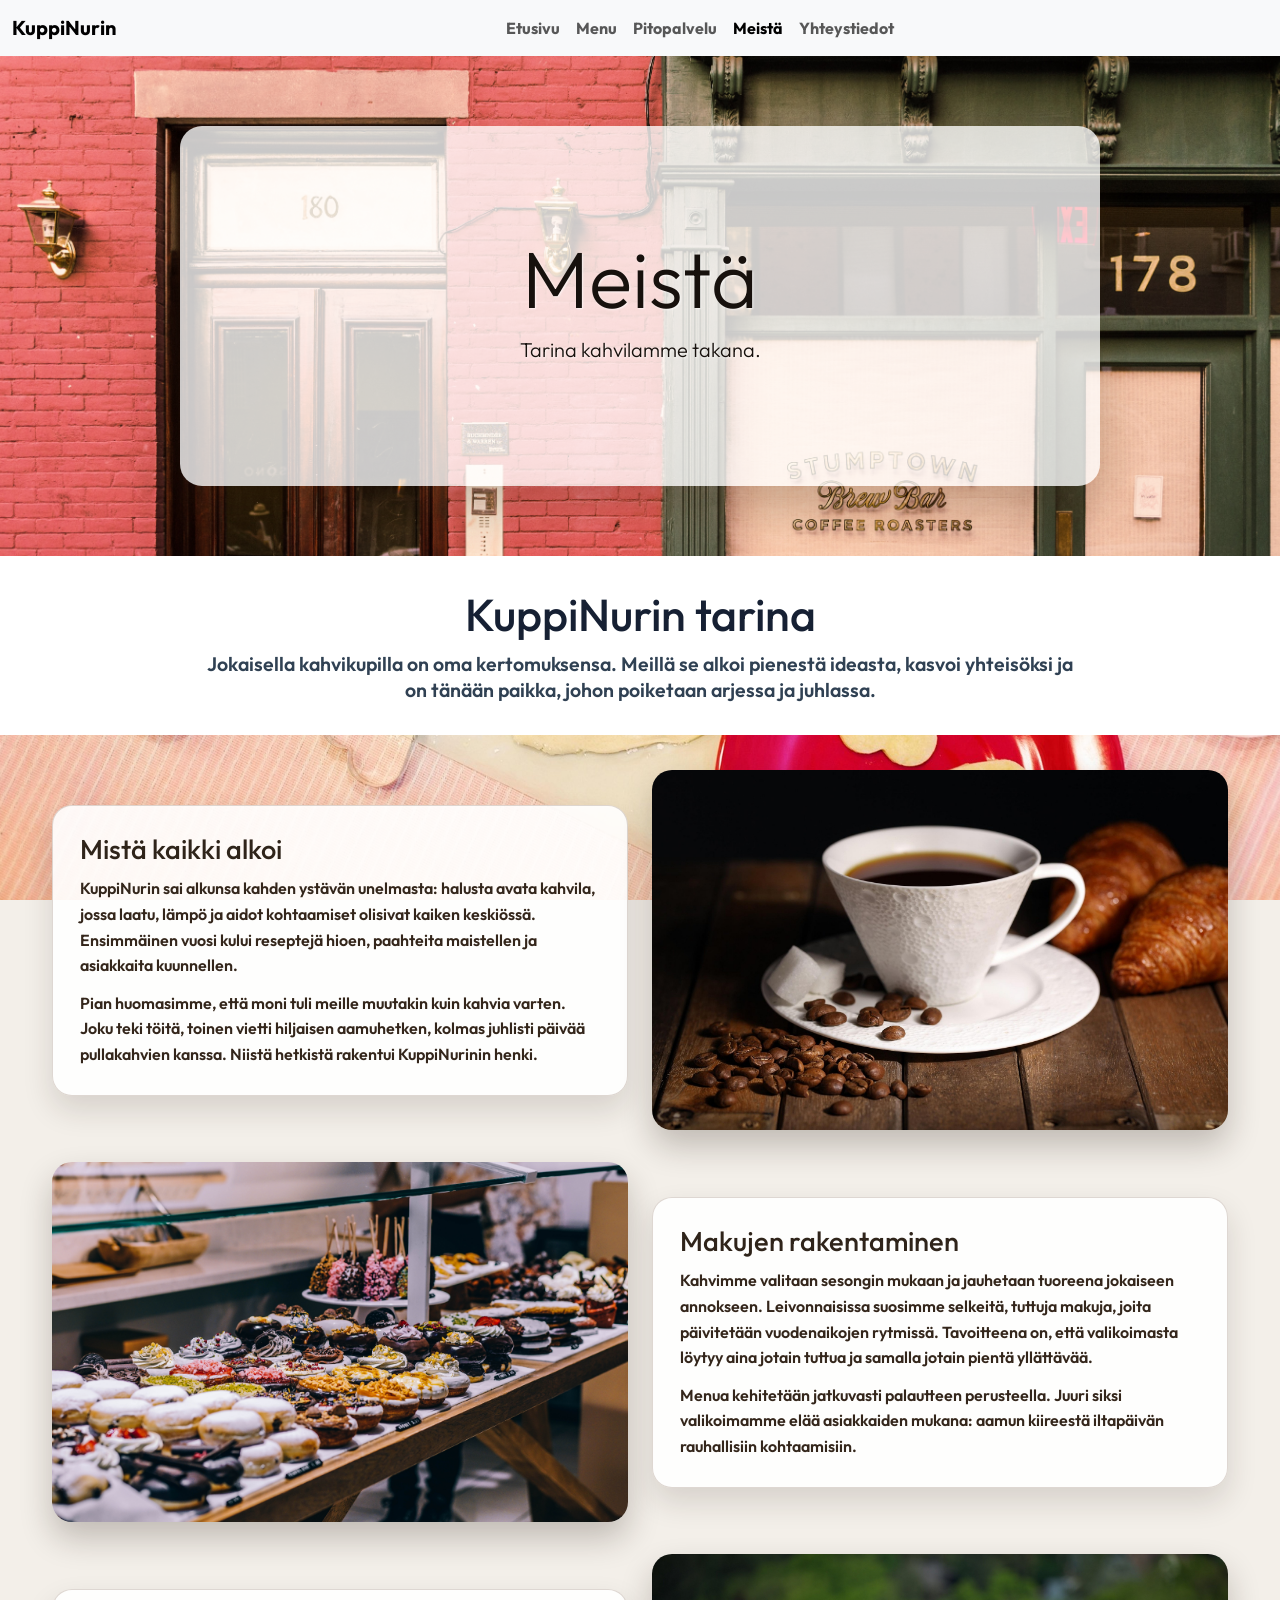
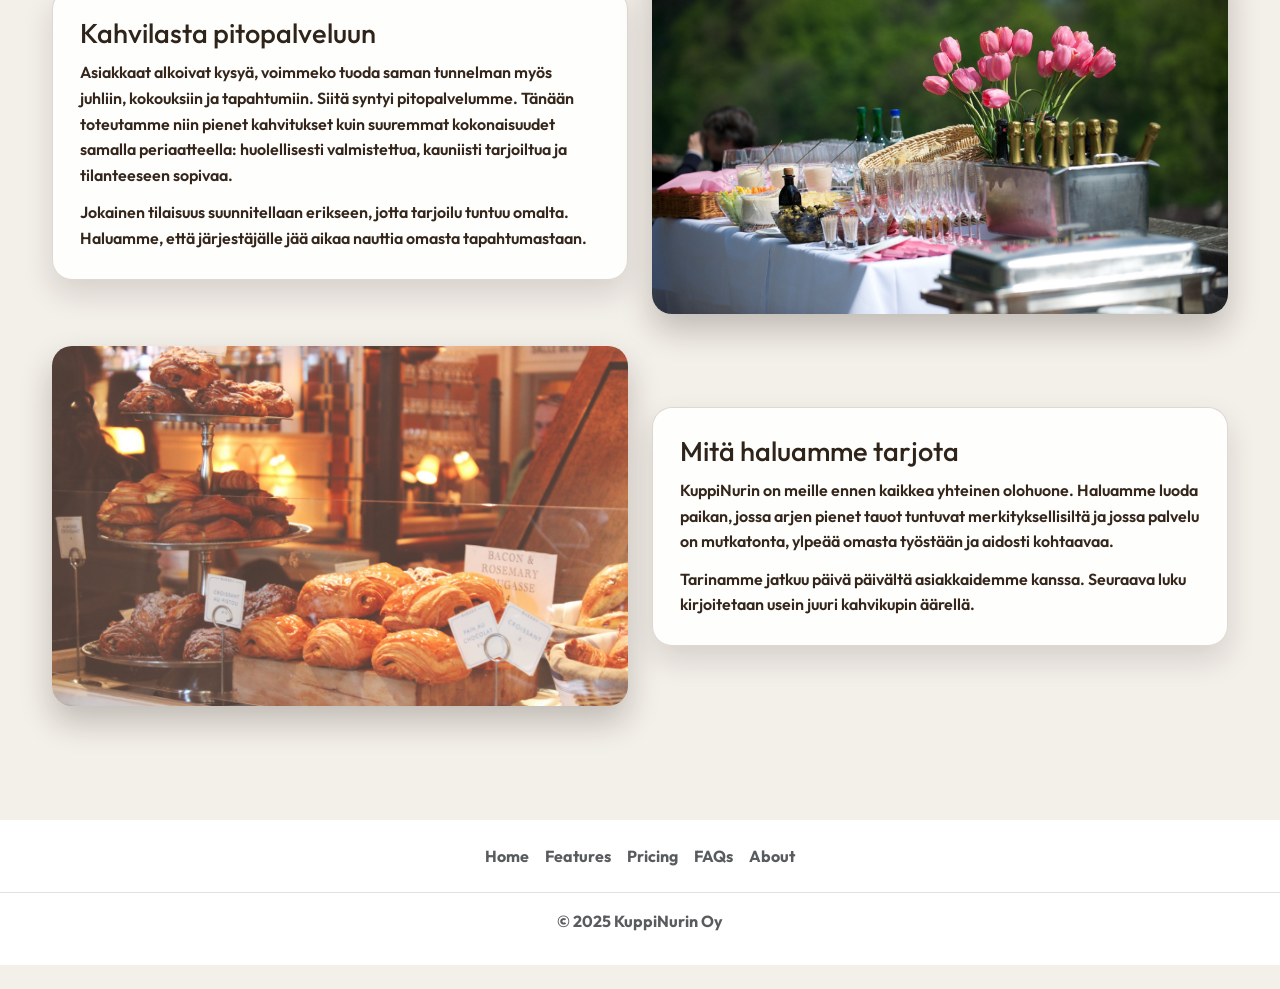
==== meista.html @ 5336b006 "feat: add 'Meistä' page and update navigation links to include it" ====
<!doctype html>
<html lang="fi">

<head>
    <!-- Global metadata, typography, and Bootstrap styles -->
    <meta charset="UTF-8" />
    <meta name="viewport" content="width=device-width, initial-scale=1.0" />
    <title>KuppiNurin</title>
    <link href="https://cdn.jsdelivr.net/npm/bootstrap@5.3.8/dist/css/bootstrap.min.css" rel="stylesheet"
        integrity="sha384-sRIl4kxILFvY47J16cr9ZwB07vP4J8+LH7qKQnuqkuIAvNWLzeN8tE5YBujZqJLB" crossorigin="anonymous" />
    <link rel="stylesheet" href="meista_style.css" />
    <link rel="preconnect" href="https://fonts.googleapis.com" />
    <link rel="preconnect" href="https://fonts.gstatic.com" crossorigin />
    <link href="https://fonts.googleapis.com/css2?family=Outfit:wght@100..900&display=swap" rel="stylesheet" />
</head>

<body>
    <!-- Sticky top navigation and menu hero area -->
    <header>
        <nav class="navbar navbar-expand-lg bg-body-tertiary justify-content-center" id="stickynav">
            <div class="container-fluid">
                <a class="navbar-brand" href="./index.html">KuppiNurin</a>
                <button class="navbar-toggler" type="button" data-bs-toggle="collapse"
                    data-bs-target="#navbarSupportedContent" aria-controls="navbarSupportedContent"
                    aria-expanded="false" aria-label="Toggle navigation">
                    <span class="navbar-toggler-icon"></span>
                </button>
                <div class="collapse navbar-collapse" id="navbarSupportedContent">
                    <ul class="navbar-nav mx-auto mb-2 mb-lg-0">
                        <li class="nav-item">
                            <a class="nav-link active" aria-current="page" href="./index.html">Etusivu</a>
                        </li>
                        <li class="nav-item">
                            <a class="nav-link" href="./menu.html">Menu</a>
                        </li>
                        <li class="nav-item">
                            <a class="nav-link" href="./pitopalvelu.html">Pitopalvelu</a>
                        </li>
                        <li class="nav-item">
                            <a class="nav-link" href="./meista.html">Meistä</a>
                        </li>
                        <li class="nav-item">
                            <a class="nav-link" href="#">Yhteystiedot</a>
                        </li>
                    </ul>
                </div>
            </div>
        </nav>
        <section id="hero-section">
            <div class="container-fluid" id="hero">
                <div class="container" id="herobackground">
                    <div class="container justify-content-center" id="hero-content">
                        <h1 class="display-1">Meistä</h1>
                        <p class="lead">
                            Tarina kahvilamme takana.
                        </p>
                    </div>
                </div>
            </div>
        </section>
    </header>
    <main>
        <!-- About us section -->
        <section id="about-us">
            <div id="about-intro-band">
                <div class="container" id="about-intro-content">
                    <h2>KuppiNurin tarina</h2>
                    <p>
                        Jokaisella kahvikupilla on oma kertomuksensa. Meillä se alkoi pienestä ideasta,
                        kasvoi yhteisöksi ja on tänään paikka, johon poiketaan arjessa ja juhlassa.
                    </p>
                </div>
            </div>

            <div class="container story-wrapper">
                <article class="story-block row g-4 align-items-center">
                    <div class="col-12 col-lg-6">
                        <div class="story-text-card">
                            <h3>Mistä kaikki alkoi</h3>
                            <p>
                                KuppiNurin sai alkunsa kahden ystävän unelmasta: halusta avata kahvila,
                                jossa laatu, lämpö ja aidot kohtaamiset olisivat kaiken keskiössä.
                                Ensimmäinen vuosi kului reseptejä hioen, paahteita maistellen ja
                                asiakkaita kuunnellen.
                            </p>
                            <p>
                                Pian huomasimme, että moni tuli meille muutakin kuin kahvia varten.
                                Joku teki töitä, toinen vietti hiljaisen aamuhetken, kolmas juhlisti
                                päivää pullakahvien kanssa. Niistä hetkistä rakentui KuppiNurinin henki.
                            </p>
                        </div>
                    </div>
                    <div class="col-12 col-lg-6">
                        <figure class="story-image-card">
                            <img src="images/hero_home_image.jpg" alt="KuppiNurinin tunnelmallinen kahvila-aamu" />
                        </figure>
                    </div>
                </article>

                <article class="story-block row g-4 align-items-center flex-lg-row-reverse">
                    <div class="col-12 col-lg-6">
                        <div class="story-text-card">
                            <h3>Makujen rakentaminen</h3>
                            <p>
                                Kahvimme valitaan sesongin mukaan ja jauhetaan tuoreena jokaiseen annokseen.
                                Leivonnaisissa suosimme selkeitä, tuttuja makuja, joita päivitetään
                                vuodenaikojen rytmissä. Tavoitteena on, että valikoimasta löytyy aina
                                jotain tuttua ja samalla jotain pientä yllättävää.
                            </p>
                            <p>
                                Menua kehitetään jatkuvasti palautteen perusteella. Juuri siksi valikoimamme
                                elää asiakkaiden mukana: aamun kiireestä iltapäivän rauhallisiin kohtaamisiin.
                            </p>
                        </div>
                    </div>
                    <div class="col-12 col-lg-6">
                        <figure class="story-image-card">
                            <img src="images/menusection_home_image.jpg" alt="Kahvilan menu ja päivän leivonnaisia" />
                        </figure>
                    </div>
                </article>

                <article class="story-block row g-4 align-items-center">
                    <div class="col-12 col-lg-6">
                        <div class="story-text-card">
                            <h3>Kahvilasta pitopalveluun</h3>
                            <p>
                                Asiakkaat alkoivat kysyä, voimmeko tuoda saman tunnelman myös juhliin,
                                kokouksiin ja tapahtumiin. Siitä syntyi pitopalvelumme. Tänään toteutamme
                                niin pienet kahvitukset kuin suuremmat kokonaisuudet samalla periaatteella:
                                huolellisesti valmistettua, kauniisti tarjoiltua ja tilanteeseen sopivaa.
                            </p>
                            <p>
                                Jokainen tilaisuus suunnitellaan erikseen, jotta tarjoilu tuntuu omalta.
                                Haluamme, että järjestäjälle jää aikaa nauttia omasta tapahtumastaan.
                            </p>
                        </div>
                    </div>
                    <div class="col-12 col-lg-6">
                        <figure class="story-image-card">
                            <img src="images/catering_home_image.jpg" alt="KuppiNurinin pitopalvelun kattaus" />
                        </figure>
                    </div>
                </article>

                <article class="story-block row g-4 align-items-center flex-lg-row-reverse">
                    <div class="col-12 col-lg-6">
                        <div class="story-text-card">
                            <h3>Mitä haluamme tarjota</h3>
                            <p>
                                KuppiNurin on meille ennen kaikkea yhteinen olohuone. Haluamme luoda paikan,
                                jossa arjen pienet tauot tuntuvat merkityksellisiltä ja jossa palvelu on
                                mutkatonta, ylpeää omasta työstään ja aidosti kohtaavaa.
                            </p>
                            <p>
                                Tarinamme jatkuu päivä päivältä asiakkaidemme kanssa. Seuraava luku
                                kirjoitetaan usein juuri kahvikupin äärellä.
                            </p>
                        </div>
                    </div>
                    <div class="col-12 col-lg-6">
                        <figure class="story-image-card">
                            <img src="images/infosection_home_image.jpg" alt="Asiakkaat nauttimassa kahvihetkesta" />
                        </figure>
                    </div>
                </article>
            </div>
        </section>

    </main>
    <!-- Footer links and copyright -->
    <footer class="py-3 my-4">
        <ul class="nav justify-content-center border-bottom pb-3 mb-3">
            <li class="nav-item">
                <a href="#" class="nav-link px-2 text-body-secondary">Home</a>
            </li>
            <li class="nav-item">
                <a href="#" class="nav-link px-2 text-body-secondary">Features</a>
            </li>
            <li class="nav-item">
                <a href="#" class="nav-link px-2 text-body-secondary">Pricing</a>
            </li>
            <li class="nav-item">
                <a href="#" class="nav-link px-2 text-body-secondary">FAQs</a>
            </li>
            <li class="nav-item">
                <a href="#" class="nav-link px-2 text-body-secondary">About</a>
            </li>
        </ul>
        <p class="text-center text-body-secondary">© 2025 KuppiNurin Oy</p>
    </footer>
    <!-- Bootstrap JavaScript + site-specific behavior -->
    <script src="https://cdn.jsdelivr.net/npm/bootstrap@5.3.8/dist/js/bootstrap.bundle.min.js"
        integrity="sha384-FKyoEForCGlyvwx9Hj09JcYn3nv7wiPVlz7YYwJrWVcXK/BmnVDxM+D2scQbITxI"
        crossorigin="anonymous"></script>
    <script src="app.js"></script>
</body>

</html>
---- meista_style.css ----
/* Base typography and global text rendering */
body {
  font-family: Outfit, sans-serif;
  font-optical-sizing: auto;
  font-weight: bold;
  font-style: normal;
  color: #1f1813;
  background-color: #f3efe9;
}

/* Sticky top navigation */
#stickynav {
  position: sticky;
  top: 0;
  z-index: 1000;
  transition: transform 0.3s ease;
}

#stickynav.hidden {
  transform: translateY(-100%);
}

footer {
  background-color: #fff;
}

/* Hero section background and centered content shell */
#hero {
  background-image: url("images/hero_about_image.jpg");
  background-size: cover;
  background-position: center;
  background-repeat: no-repeat;
  background-attachment: scroll;
  width: 100%;
  min-height: 500px;
  display: flex;
  justify-content: center;
  align-items: center;
  padding: 20px 0;
  box-sizing: border-box;
}

#herobackground {
  background-color: rgb(255 255 255 / 78%);
  width: min(920px, 90%);
  min-height: 360px;
  display: flex;
  justify-content: center;
  align-items: center;
  border-radius: 22px;
  box-shadow: 0 24px 48px rgb(50 27 8 / 25%);
}

#hero-content {
  display: flex;
  flex-direction: column;
  justify-content: center;
  align-items: center;
  text-align: center;
  padding: 1.25rem;
  color: #17110d;
  text-shadow: 1px 1px 2px rgb(255 255 255 / 70%);
}

/* About page intro separator */

#about-us {
  background-image: url("images/about_section_image.jpg");
  background-size: cover;
  background-position: center;
  background-repeat: no-repeat;
  background-attachment: scroll;
}

#about-intro-band {
  width: 100%;
  background-color: #fff;
  padding: clamp(1.2rem, 3vw, 2rem) 0;
}

#about-intro-content {
  text-align: center;
}

#about-intro-content h2 {
  margin: 0 0 0.55rem;
  color: #162033;
  font-size: clamp(1.9rem, 4vw, 2.8rem);
}

#about-intro-content p {
  margin: 0 auto;
  max-width: 880px;
  color: #304153;
  font-size: clamp(1rem, 2.1vw, 1.22rem);
  font-weight: 600;
  line-height: 1.35;
}

/* Story layout with alternating text and image blocks */
.story-wrapper {
  max-width: 1200px;
  padding-top: clamp(1.2rem, 3.4vw, 2.2rem);
  padding-bottom: clamp(2.4rem, 5vw, 3.6rem);
}

.story-block {
  margin-bottom: clamp(1.3rem, 2.6vw, 2rem);
}

.story-text-card {
  background-color: rgb(255 255 255 / 90%);
  border: 1px solid rgb(111 78 55 / 22%);
  border-radius: 20px;
  padding: clamp(1rem, 2.4vw, 1.7rem);
  box-shadow: 0 14px 30px rgb(45 31 20 / 14%);
}

.story-text-card h3 {
  margin: 0 0 0.65rem;
  color: #2f241a;
  font-size: clamp(1.25rem, 2.5vw, 1.7rem);
}

.story-text-card p {
  margin: 0 0 0.75rem;
  color: #34261b;
  line-height: 1.6;
  font-size: 1rem;
  font-weight: 600;
}

.story-text-card p:last-child {
  margin-bottom: 0;
}

.story-image-card {
  margin: 0;
  border-radius: 20px;
  overflow: hidden;
  box-shadow: 0 16px 32px rgb(32 21 12 / 24%);
}

.story-image-card img {
  width: 100%;
  height: clamp(240px, 34vw, 360px);
  object-fit: cover;
  display: block;
  transition: transform 0.35s ease;
}

.story-image-card:hover img {
  transform: scale(1.03);
}

@media (width >= 900px) {
  #hero {
    background-attachment: fixed;
  }

  #about-us {
    background-attachment: fixed;
  }
}

@media (width <= 992px) {
  #herobackground {
    width: 94%;
    min-height: 300px;
  }
}

@media (width <= 768px) {
  #about-intro-content h2 {
    font-size: clamp(1.5rem, 8vw, 2rem);
  }

  .story-wrapper {
    padding-top: 1rem;
  }

  .story-text-card p {
    font-size: 0.98rem;
  }
}
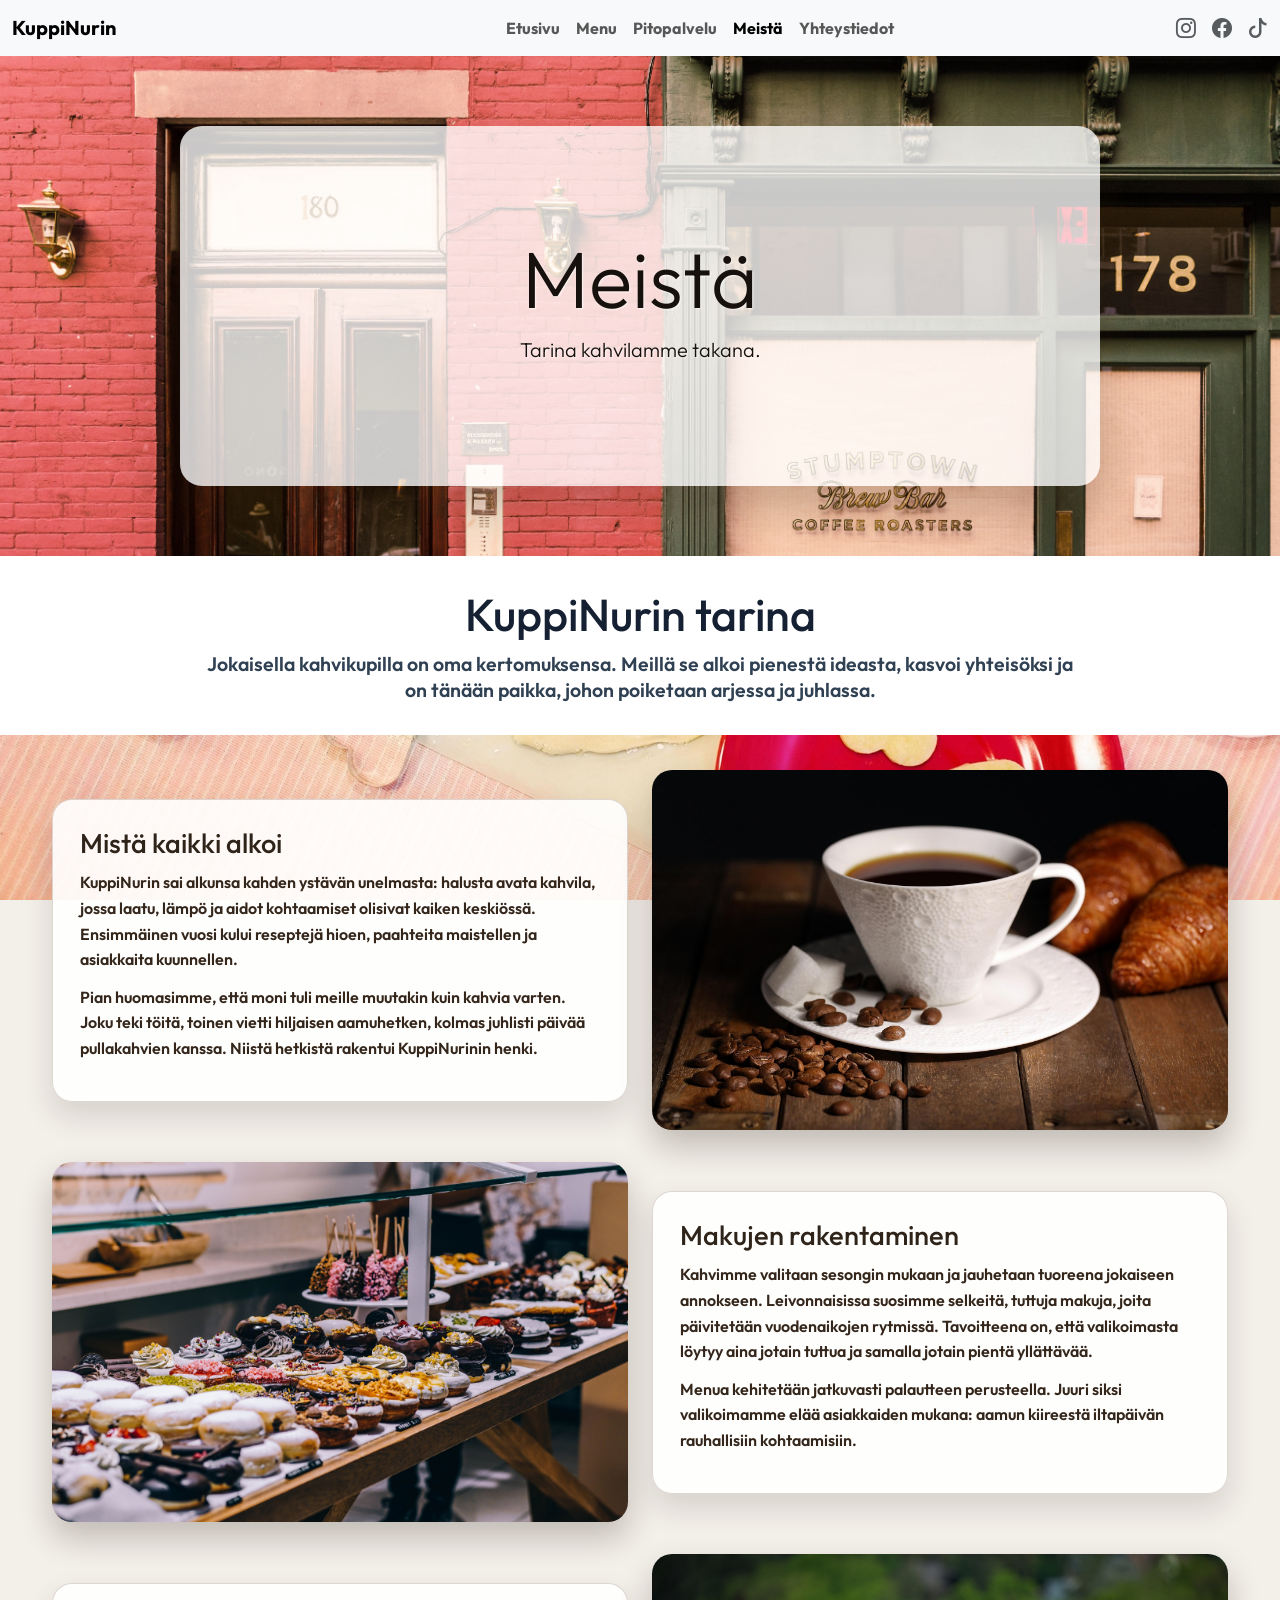
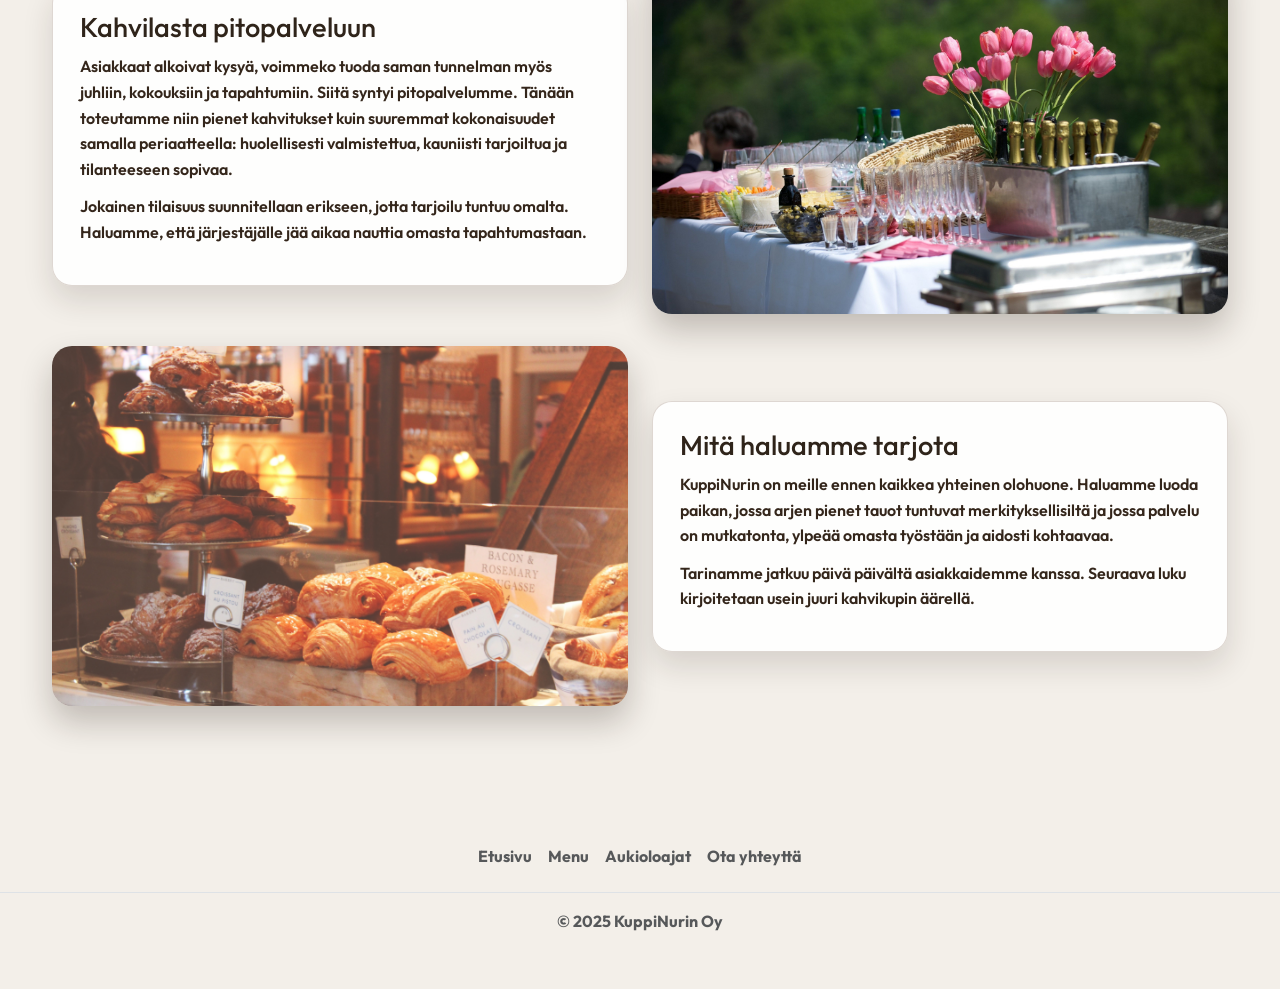
==== commit 64aa3bcc: "Add new "Yhteystiedot" page and update styles for improved layout and responsiveness - Created a new" ====
--- a/meista.html
+++ b/meista.html
@@ -5,10 +5,11 @@
     <!-- Global metadata, typography, and Bootstrap styles -->
     <meta charset="UTF-8" />
     <meta name="viewport" content="width=device-width, initial-scale=1.0" />
-    <title>KuppiNurin</title>
+    <title>KuppiNurin | Meistä</title>
     <link href="https://cdn.jsdelivr.net/npm/bootstrap@5.3.8/dist/css/bootstrap.min.css" rel="stylesheet"
         integrity="sha384-sRIl4kxILFvY47J16cr9ZwB07vP4J8+LH7qKQnuqkuIAvNWLzeN8tE5YBujZqJLB" crossorigin="anonymous" />
     <link rel="stylesheet" href="meista_style.css" />
+    <link rel="stylesheet" href="https://cdn.jsdelivr.net/npm/bootstrap-icons@1.11.3/font/bootstrap-icons.min.css" />
     <link rel="preconnect" href="https://fonts.googleapis.com" />
     <link rel="preconnect" href="https://fonts.gstatic.com" crossorigin />
     <link href="https://fonts.googleapis.com/css2?family=Outfit:wght@100..900&display=swap" rel="stylesheet" />
@@ -40,9 +41,23 @@
                             <a class="nav-link" href="./meista.html">Meistä</a>
                         </li>
                         <li class="nav-item">
-                            <a class="nav-link" href="#">Yhteystiedot</a>
+                            <a class="nav-link" href="./yhteystiedot.html">Yhteystiedot</a>
                         </li>
                     </ul>
+                    <div class="d-flex align-items-center gap-3 ms-lg-auto mt-2 mt-lg-0">
+                        <a class="nav-link px-0 py-0 text-body-secondary" href="https://www.instagram.com"
+                            target="_blank" rel="noopener noreferrer" aria-label="Instagram">
+                            <i class="bi bi-instagram fs-5"></i>
+                        </a>
+                        <a class="nav-link px-0 py-0 text-body-secondary" href="https://www.facebook.com"
+                            target="_blank" rel="noopener noreferrer" aria-label="Facebook">
+                            <i class="bi bi-facebook fs-5"></i>
+                        </a>
+                        <a class="nav-link px-0 py-0 text-body-secondary" href="https://www.tiktok.com" target="_blank"
+                            rel="noopener noreferrer" aria-label="TikTok">
+                            <i class="bi bi-tiktok fs-5"></i>
+                        </a>
+                    </div>
                 </div>
             </div>
         </nav>
@@ -51,9 +66,7 @@
                 <div class="container" id="herobackground">
                     <div class="container justify-content-center" id="hero-content">
                         <h1 class="display-1">Meistä</h1>
-                        <p class="lead">
-                            Tarina kahvilamme takana.
-                        </p>
+                        <p class="lead">Tarina kahvilamme takana.</p>
                     </div>
                 </div>
             </div>
@@ -66,8 +79,9 @@
                 <div class="container" id="about-intro-content">
                     <h2>KuppiNurin tarina</h2>
                     <p>
-                        Jokaisella kahvikupilla on oma kertomuksensa. Meillä se alkoi pienestä ideasta,
-                        kasvoi yhteisöksi ja on tänään paikka, johon poiketaan arjessa ja juhlassa.
+                        Jokaisella kahvikupilla on oma kertomuksensa. Meillä se alkoi
+                        pienestä ideasta, kasvoi yhteisöksi ja on tänään paikka, johon
+                        poiketaan arjessa ja juhlassa.
                     </p>
                 </div>
             </div>
@@ -78,20 +92,24 @@
                         <div class="story-text-card">
                             <h3>Mistä kaikki alkoi</h3>
                             <p>
-                                KuppiNurin sai alkunsa kahden ystävän unelmasta: halusta avata kahvila,
-                                jossa laatu, lämpö ja aidot kohtaamiset olisivat kaiken keskiössä.
-                                Ensimmäinen vuosi kului reseptejä hioen, paahteita maistellen ja
-                                asiakkaita kuunnellen.
-                            </p>
-                            <p>
-                                Pian huomasimme, että moni tuli meille muutakin kuin kahvia varten.
-                                Joku teki töitä, toinen vietti hiljaisen aamuhetken, kolmas juhlisti
-                                päivää pullakahvien kanssa. Niistä hetkistä rakentui KuppiNurinin henki.
-                            </p>
-                        </div>
-                    </div>
-                    <div class="col-12 col-lg-6">
-                        <figure class="story-image-card">
+                                KuppiNurin sai alkunsa kahden ystävän unelmasta: halusta avata
+                                kahvila, jossa laatu, lämpö ja aidot kohtaamiset olisivat
+                                kaiken keskiössä. Ensimmäinen vuosi kului reseptejä hioen,
+                                paahteita maistellen ja asiakkaita kuunnellen.
+                            </p>
+                            <p>
+                                Pian huomasimme, että moni tuli meille muutakin kuin kahvia
+                                varten. Joku teki töitä, toinen vietti hiljaisen aamuhetken,
+                                kolmas juhlisti päivää pullakahvien kanssa. Niistä hetkistä
+                                rakentui KuppiNurinin henki.
+                            </p>
+                            <figure class="story-image-card story-image-mobile">
+                                <img src="images/hero_home_image.jpg" alt="KuppiNurinin tunnelmallinen kahvila-aamu" />
+                            </figure>
+                        </div>
+                    </div>
+                    <div class="col-12 col-lg-6">
+                        <figure class="story-image-card story-image-desktop">
                             <img src="images/hero_home_image.jpg" alt="KuppiNurinin tunnelmallinen kahvila-aamu" />
                         </figure>
                     </div>
@@ -102,19 +120,25 @@
                         <div class="story-text-card">
                             <h3>Makujen rakentaminen</h3>
                             <p>
-                                Kahvimme valitaan sesongin mukaan ja jauhetaan tuoreena jokaiseen annokseen.
-                                Leivonnaisissa suosimme selkeitä, tuttuja makuja, joita päivitetään
-                                vuodenaikojen rytmissä. Tavoitteena on, että valikoimasta löytyy aina
-                                jotain tuttua ja samalla jotain pientä yllättävää.
-                            </p>
-                            <p>
-                                Menua kehitetään jatkuvasti palautteen perusteella. Juuri siksi valikoimamme
-                                elää asiakkaiden mukana: aamun kiireestä iltapäivän rauhallisiin kohtaamisiin.
-                            </p>
-                        </div>
-                    </div>
-                    <div class="col-12 col-lg-6">
-                        <figure class="story-image-card">
+                                Kahvimme valitaan sesongin mukaan ja jauhetaan tuoreena
+                                jokaiseen annokseen. Leivonnaisissa suosimme selkeitä, tuttuja
+                                makuja, joita päivitetään vuodenaikojen rytmissä. Tavoitteena
+                                on, että valikoimasta löytyy aina jotain tuttua ja samalla
+                                jotain pientä yllättävää.
+                            </p>
+                            <p>
+                                Menua kehitetään jatkuvasti palautteen perusteella. Juuri
+                                siksi valikoimamme elää asiakkaiden mukana: aamun kiireestä
+                                iltapäivän rauhallisiin kohtaamisiin.
+                            </p>
+                            <figure class="story-image-card story-image-mobile">
+                                <img src="images/menusection_home_image.jpg"
+                                    alt="Kahvilan menu ja päivän leivonnaisia" />
+                            </figure>
+                        </div>
+                    </div>
+                    <div class="col-12 col-lg-6">
+                        <figure class="story-image-card story-image-desktop">
                             <img src="images/menusection_home_image.jpg" alt="Kahvilan menu ja päivän leivonnaisia" />
                         </figure>
                     </div>
@@ -125,19 +149,24 @@
                         <div class="story-text-card">
                             <h3>Kahvilasta pitopalveluun</h3>
                             <p>
-                                Asiakkaat alkoivat kysyä, voimmeko tuoda saman tunnelman myös juhliin,
-                                kokouksiin ja tapahtumiin. Siitä syntyi pitopalvelumme. Tänään toteutamme
-                                niin pienet kahvitukset kuin suuremmat kokonaisuudet samalla periaatteella:
-                                huolellisesti valmistettua, kauniisti tarjoiltua ja tilanteeseen sopivaa.
-                            </p>
-                            <p>
-                                Jokainen tilaisuus suunnitellaan erikseen, jotta tarjoilu tuntuu omalta.
-                                Haluamme, että järjestäjälle jää aikaa nauttia omasta tapahtumastaan.
-                            </p>
-                        </div>
-                    </div>
-                    <div class="col-12 col-lg-6">
-                        <figure class="story-image-card">
+                                Asiakkaat alkoivat kysyä, voimmeko tuoda saman tunnelman myös
+                                juhliin, kokouksiin ja tapahtumiin. Siitä syntyi
+                                pitopalvelumme. Tänään toteutamme niin pienet kahvitukset kuin
+                                suuremmat kokonaisuudet samalla periaatteella: huolellisesti
+                                valmistettua, kauniisti tarjoiltua ja tilanteeseen sopivaa.
+                            </p>
+                            <p>
+                                Jokainen tilaisuus suunnitellaan erikseen, jotta tarjoilu
+                                tuntuu omalta. Haluamme, että järjestäjälle jää aikaa nauttia
+                                omasta tapahtumastaan.
+                            </p>
+                            <figure class="story-image-card story-image-mobile">
+                                <img src="images/catering_home_image.jpg" alt="KuppiNurinin pitopalvelun kattaus" />
+                            </figure>
+                        </div>
+                    </div>
+                    <div class="col-12 col-lg-6">
+                        <figure class="story-image-card story-image-desktop">
                             <img src="images/catering_home_image.jpg" alt="KuppiNurinin pitopalvelun kattaus" />
                         </figure>
                     </div>
@@ -148,43 +177,44 @@
                         <div class="story-text-card">
                             <h3>Mitä haluamme tarjota</h3>
                             <p>
-                                KuppiNurin on meille ennen kaikkea yhteinen olohuone. Haluamme luoda paikan,
-                                jossa arjen pienet tauot tuntuvat merkityksellisiltä ja jossa palvelu on
-                                mutkatonta, ylpeää omasta työstään ja aidosti kohtaavaa.
-                            </p>
-                            <p>
-                                Tarinamme jatkuu päivä päivältä asiakkaidemme kanssa. Seuraava luku
-                                kirjoitetaan usein juuri kahvikupin äärellä.
-                            </p>
-                        </div>
-                    </div>
-                    <div class="col-12 col-lg-6">
-                        <figure class="story-image-card">
+                                KuppiNurin on meille ennen kaikkea yhteinen olohuone. Haluamme
+                                luoda paikan, jossa arjen pienet tauot tuntuvat
+                                merkityksellisiltä ja jossa palvelu on mutkatonta, ylpeää
+                                omasta työstään ja aidosti kohtaavaa.
+                            </p>
+                            <p>
+                                Tarinamme jatkuu päivä päivältä asiakkaidemme kanssa. Seuraava
+                                luku kirjoitetaan usein juuri kahvikupin äärellä.
+                            </p>
+                            <figure class="story-image-card story-image-mobile">
+                                <img src="images/infosection_home_image.jpg"
+                                    alt="Asiakkaat nauttimassa kahvihetkesta" />
+                            </figure>
+                        </div>
+                    </div>
+                    <div class="col-12 col-lg-6">
+                        <figure class="story-image-card story-image-desktop">
                             <img src="images/infosection_home_image.jpg" alt="Asiakkaat nauttimassa kahvihetkesta" />
                         </figure>
                     </div>
                 </article>
             </div>
         </section>
-
     </main>
     <!-- Footer links and copyright -->
     <footer class="py-3 my-4">
         <ul class="nav justify-content-center border-bottom pb-3 mb-3">
             <li class="nav-item">
-                <a href="#" class="nav-link px-2 text-body-secondary">Home</a>
-            </li>
-            <li class="nav-item">
-                <a href="#" class="nav-link px-2 text-body-secondary">Features</a>
-            </li>
-            <li class="nav-item">
-                <a href="#" class="nav-link px-2 text-body-secondary">Pricing</a>
-            </li>
-            <li class="nav-item">
-                <a href="#" class="nav-link px-2 text-body-secondary">FAQs</a>
-            </li>
-            <li class="nav-item">
-                <a href="#" class="nav-link px-2 text-body-secondary">About</a>
+                <a href="./index.html" class="nav-link px-2 text-body-secondary">Etusivu</a>
+            </li>
+            <li class="nav-item">
+                <a href="./menu.html" class="nav-link px-2 text-body-secondary">Menu</a>
+            </li>
+            <li class="nav-item">
+                <a href="index.html#openinghours" class="nav-link px-2 text-body-secondary">Aukioloajat</a>
+            </li>
+            <li class="nav-item">
+                <a href="./yhteystiedot.html#contact-section" class="nav-link px-2 text-body-secondary">Ota yhteyttä</a>
             </li>
         </ul>
         <p class="text-center text-body-secondary">© 2025 KuppiNurin Oy</p>
--- a/meista_style.css
+++ b/meista_style.css
@@ -16,12 +16,29 @@
   transition: transform 0.3s ease;
 }
 
+/* Keep navbar links truly centered when social icons are on the right */
+@media (width >= 992px) {
+  #navbarSupportedContent {
+    position: relative;
+    min-height: 2.5rem;
+  }
+
+  #navbarSupportedContent > .navbar-nav {
+    position: absolute;
+    left: 50%;
+    transform: translateX(-50%);
+    margin-left: 0 !important;
+    margin-right: 0 !important;
+    white-space: nowrap;
+  }
+}
+
 #stickynav.hidden {
   transform: translateY(-100%);
 }
 
 footer {
-  background-color: #fff;
+  background-color: #f3efe9;
 }
 
 /* Hero section background and centered content shell */
@@ -141,6 +158,33 @@
   box-shadow: 0 16px 32px rgb(32 21 12 / 24%);
 }
 
+/* Hide mobile images by default, show on mobile */
+.story-image-mobile {
+  display: none;
+}
+
+/* Hide desktop images on mobile */
+.story-image-desktop {
+  display: block;
+}
+
+@media (max-width: 768px) {
+  .story-image-mobile {
+    display: block;
+    margin-top: 1.2rem;
+    margin-bottom: 0.5rem;
+  }
+  .story-image-desktop {
+    display: none;
+  }
+  /* Optional: make image inside card fit nicely */
+  .story-text-card .story-image-card img {
+    height: clamp(180px, 38vw, 260px);
+    border-radius: 16px;
+    box-shadow: 0 8px 18px rgb(32 21 12 / 14%);
+  }
+}
+
 .story-image-card img {
   width: 100%;
   height: clamp(240px, 34vw, 360px);
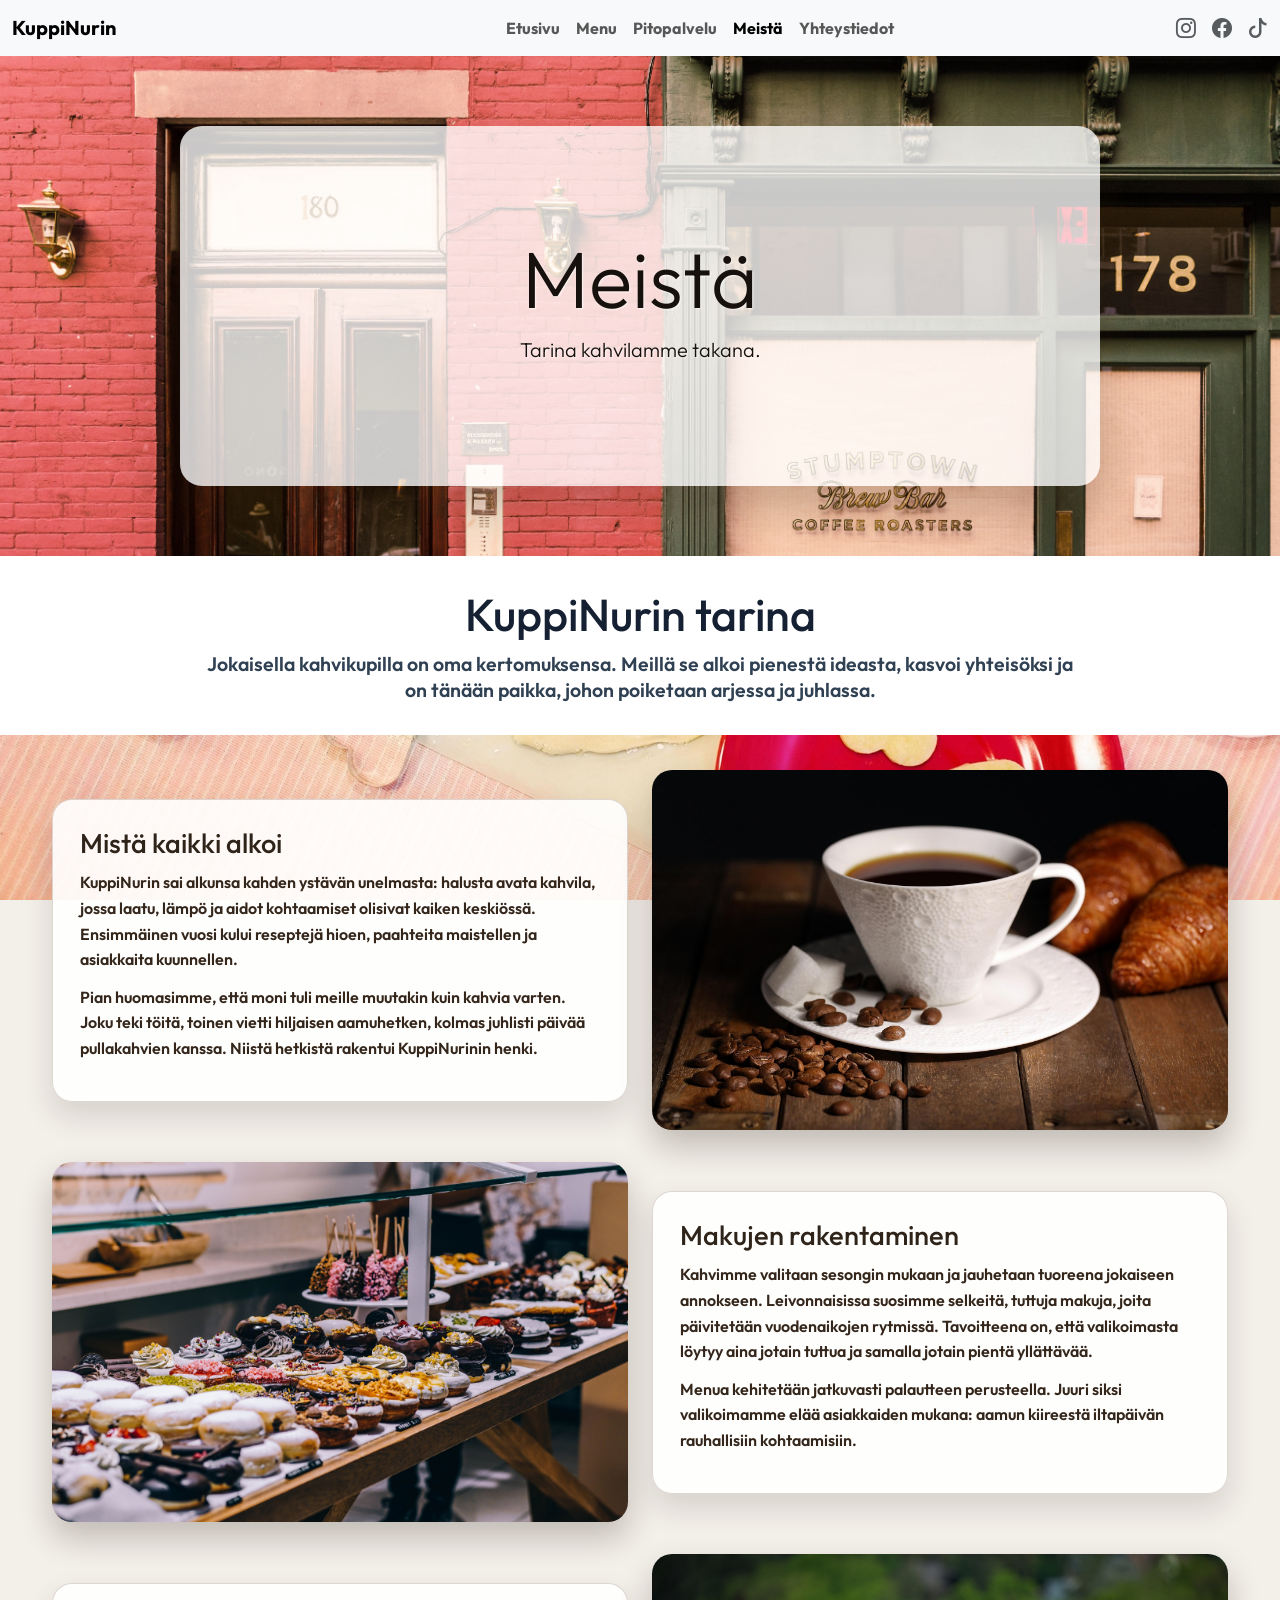
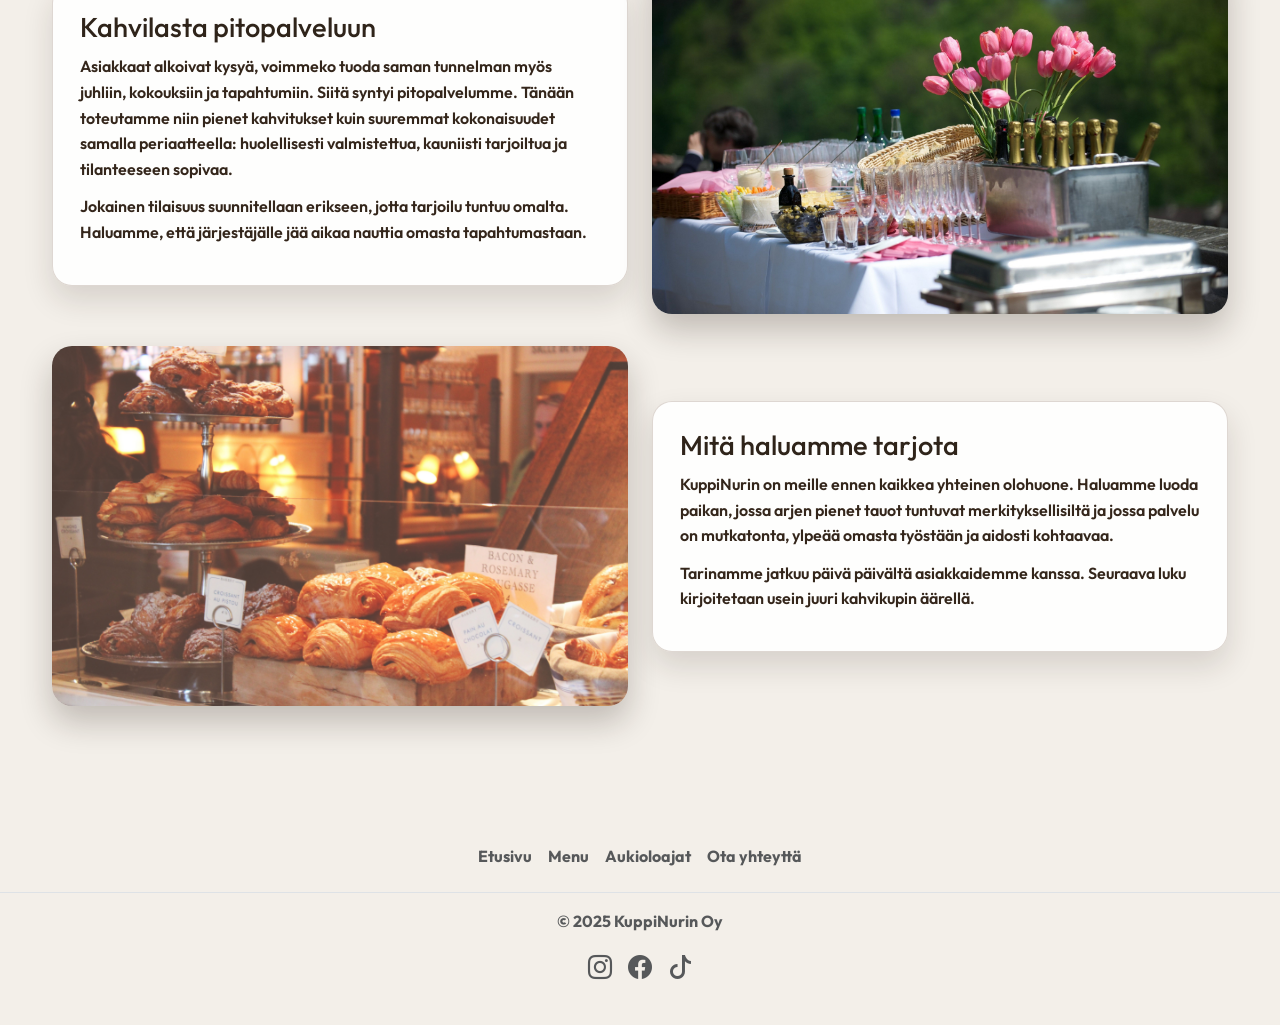
==== commit 0ddbec63: "feat: add social media links to footer across multiple pages" ====
--- a/meista.html
+++ b/meista.html
@@ -22,11 +22,11 @@
             <div class="container-fluid">
                 <a class="navbar-brand" href="./index.html">KuppiNurin</a>
                 <button class="navbar-toggler" type="button" data-bs-toggle="collapse"
-                    data-bs-target="#navbarSupportedContent" aria-controls="navbarSupportedContent"
+                    data-bs-target="#navbar-supported-content" aria-controls="navbar-supported-content"
                     aria-expanded="false" aria-label="Toggle navigation">
                     <span class="navbar-toggler-icon"></span>
                 </button>
-                <div class="collapse navbar-collapse" id="navbarSupportedContent">
+                <div class="collapse navbar-collapse" id="navbar-supported-content">
                     <ul class="navbar-nav mx-auto mb-2 mb-lg-0">
                         <li class="nav-item">
                             <a class="nav-link active" aria-current="page" href="./index.html">Etusivu</a>
@@ -218,6 +218,20 @@
             </li>
         </ul>
         <p class="text-center text-body-secondary">© 2025 KuppiNurin Oy</p>
+        <div class="d-flex justify-content-center align-items-center gap-3 mt-2" aria-label="KuppiNurin somekanavat">
+            <a class="text-body-secondary fs-4" href="https://www.instagram.com" target="_blank"
+                rel="noopener noreferrer" aria-label="Instagram">
+                <i class="bi bi-instagram" aria-hidden="true"></i>
+            </a>
+            <a class="text-body-secondary fs-4" href="https://www.facebook.com" target="_blank"
+                rel="noopener noreferrer" aria-label="Facebook">
+                <i class="bi bi-facebook" aria-hidden="true"></i>
+            </a>
+            <a class="text-body-secondary fs-4" href="https://www.tiktok.com" target="_blank" rel="noopener noreferrer"
+                aria-label="TikTok">
+                <i class="bi bi-tiktok" aria-hidden="true"></i>
+            </a>
+        </div>
     </footer>
     <!-- Bootstrap JavaScript + site-specific behavior -->
     <script src="https://cdn.jsdelivr.net/npm/bootstrap@5.3.8/dist/js/bootstrap.bundle.min.js"
--- a/meista_style.css
+++ b/meista_style.css
@@ -18,12 +18,12 @@
 
 /* Keep navbar links truly centered when social icons are on the right */
 @media (width >= 992px) {
-  #navbarSupportedContent {
+  #navbar-supported-content {
     position: relative;
     min-height: 2.5rem;
   }
 
-  #navbarSupportedContent > .navbar-nav {
+  #navbar-supported-content > .navbar-nav {
     position: absolute;
     left: 50%;
     transform: translateX(-50%);
@@ -105,6 +105,43 @@
   font-size: clamp(1.9rem, 4vw, 2.8rem);
 }
 
+/* Story layout with alternating text and image blocks */
+.story-wrapper {
+  max-width: 1200px;
+  padding-top: clamp(1.2rem, 3.4vw, 2.2rem);
+  padding-bottom: clamp(2.4rem, 5vw, 3.6rem);
+}
+
+.story-block {
+  margin-bottom: clamp(1.3rem, 2.6vw, 2rem);
+}
+
+.story-text-card {
+  background-color: rgb(255 255 255 / 90%);
+  border: 1px solid rgb(111 78 55 / 22%);
+  border-radius: 20px;
+  padding: clamp(1rem, 2.4vw, 1.7rem);
+  box-shadow: 0 14px 30px rgb(45 31 20 / 14%);
+}
+
+.story-text-card h3 {
+  margin: 0 0 0.65rem;
+  color: #2f241a;
+  font-size: clamp(1.25rem, 2.5vw, 1.7rem);
+}
+
+.story-text-card p {
+  margin: 0 0 0.75rem;
+  color: #34261b;
+  line-height: 1.6;
+  font-size: 1rem;
+  font-weight: 600;
+}
+
+.story-text-card p:last-child {
+  margin-bottom: 0;
+}
+
 #about-intro-content p {
   margin: 0 auto;
   max-width: 880px;
@@ -114,43 +151,6 @@
   line-height: 1.35;
 }
 
-/* Story layout with alternating text and image blocks */
-.story-wrapper {
-  max-width: 1200px;
-  padding-top: clamp(1.2rem, 3.4vw, 2.2rem);
-  padding-bottom: clamp(2.4rem, 5vw, 3.6rem);
-}
-
-.story-block {
-  margin-bottom: clamp(1.3rem, 2.6vw, 2rem);
-}
-
-.story-text-card {
-  background-color: rgb(255 255 255 / 90%);
-  border: 1px solid rgb(111 78 55 / 22%);
-  border-radius: 20px;
-  padding: clamp(1rem, 2.4vw, 1.7rem);
-  box-shadow: 0 14px 30px rgb(45 31 20 / 14%);
-}
-
-.story-text-card h3 {
-  margin: 0 0 0.65rem;
-  color: #2f241a;
-  font-size: clamp(1.25rem, 2.5vw, 1.7rem);
-}
-
-.story-text-card p {
-  margin: 0 0 0.75rem;
-  color: #34261b;
-  line-height: 1.6;
-  font-size: 1rem;
-  font-weight: 600;
-}
-
-.story-text-card p:last-child {
-  margin-bottom: 0;
-}
-
 .story-image-card {
   margin: 0;
   border-radius: 20px;
@@ -168,15 +168,17 @@
   display: block;
 }
 
-@media (max-width: 768px) {
+@media (width <= 768px) {
   .story-image-mobile {
     display: block;
     margin-top: 1.2rem;
     margin-bottom: 0.5rem;
   }
+
   .story-image-desktop {
     display: none;
   }
+
   /* Optional: make image inside card fit nicely */
   .story-text-card .story-image-card img {
     height: clamp(180px, 38vw, 260px);
